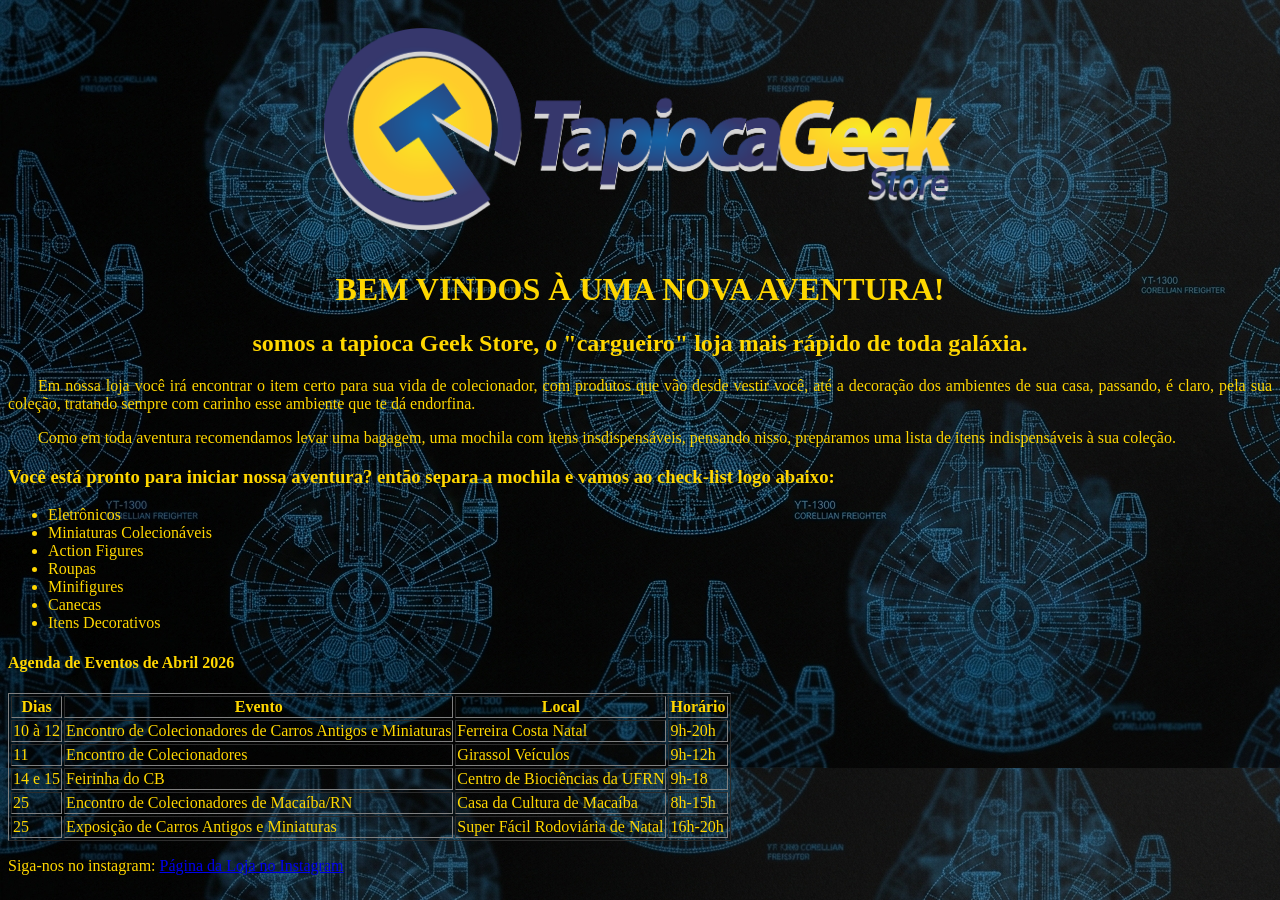
==== Site/index.html @ c76e7d18 "reorganização em pastas e criação de nova atividade" ====
<html lang="pt-br">
    <head>
        <title>TapiocaGeekStore</title>
        <meta charset="utf-8" />
        <link rel="icon" type="image/png" href="img/logotgs.png">

        <style>
            .container-topo {
              display: flex;
              justify-content: center; /* Centraliza horizontalmente */
              padding: 20px 0; /* Espaçamento no topo */
            }
            .container-topo img {
              max-width: 50%; /* Garante responsividade */
              height: auto;
            }

            
          </style>
                
    </head>

    <body style="background-image: url('img/backgroundmillenium.png'); color: gold;">
        <style>
            .texto-destaque {
                color: gold;
            }
        </style>
       
       <div class="container-topo">
        <img src="img/logotapiocageekstore.png" alt="Logo da Página">
      </div>
        <h1 style="text-align: center;">
                    BEM VINDOS À UMA NOVA AVENTURA!
        </h1>
        <h2 style="text-align: center;">
            somos a tapioca Geek Store, o "cargueiro" loja mais rápido de toda galáxia.
        </h2>
        
            <P style="text-align: justify; text-indent: 30px;"> 
                Em nossa loja você irá encontrar o item certo para sua vida de colecionador, 
            com produtos que vão desde vestir você, até a decoração dos ambientes de sua casa,
            passando, é claro, pela sua coleção, tratando sempre com carinho esse ambiente que 
            te dá endorfina.
            </P>
            <p style="text-align: justify; text-indent: 30px;"> 
                Como em toda aventura recomendamos levar uma bagagem, uma mochila com itens insdispensáveis, 
                pensando nisso, preparamos uma lista de itens indispensáveis à sua coleção.  
            </p>

            <h3>Você está pronto para iniciar nossa aventura? então separa a mochila e vamos ao check-list
            logo abaixo: 
            </h3>
            <ul>
                <li>Eletrônicos</li>
                <li>Miniaturas Colecionáveis</li>
                <li>Action Figures</li>
                <li>Roupas</li>
                <li>Minifigures</li>
                <li>Canecas</li>
                <li>Itens Decorativos</li>
            </ul>

        <h4>Agenda de Eventos de Abril 2026</h4>
        <table border="1">
            <tr>
                <th>Dias</th>
                <th>Evento</th>
                <th>Local</th>
                <th>Horário</th>
            </tr>
            <tr>
                <td>10 à 12</td>
                <td>Encontro de Colecionadores de Carros Antigos e Miniaturas</td>
                <td>Ferreira Costa Natal</td>
                <td>9h-20h</td>
            </tr>
            <tr>
                <td>11</td>
                <td>Encontro de Colecionadores</td>
                <td>Girassol Veículos</td>
                <td>9h-12h</td>
            </tr>
            <tr>
                <td>14 e 15</td>
                <td>Feirinha do CB</td>
                <td>Centro de Biociências da UFRN</td>
                <td>9h-18</td>
            </tr>
            <tr>
                <td>25</td>
                <td>Encontro de Colecionadores de Macaíba/RN</td>
                <td>Casa da Cultura de Macaíba</td>
                <td>8h-15h</td>
            </tr>
            <tr>
                <td>25</td>
                <td>Exposição de Carros Antigos e Miniaturas</td>
                <td>Super Fácil Rodoviária de Natal</td>
                <td>16h-20h</td>
            </tr>
        </table>
        
        <p>
            Siga-nos no instagram:
            <a href="https://www.instagram.com/tapiocageekstore/" target="_blank">Página da Loja no Instagram</a>
        </p>     

    </body>
</html>
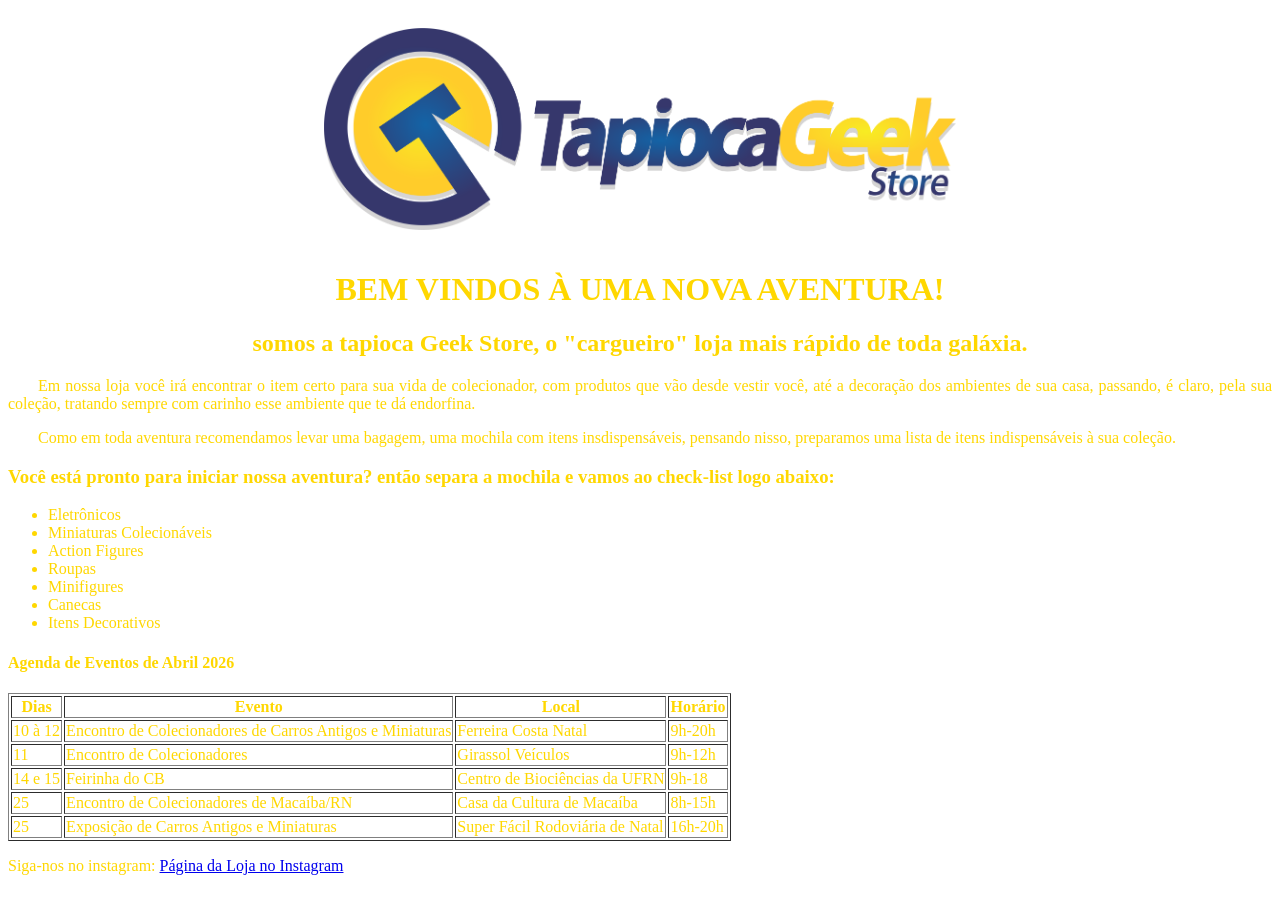
==== commit a5514348: "alterações nas imagens e bordas" ====
--- a/Site/index.html
+++ b/Site/index.html
@@ -20,7 +20,7 @@
                 
     </head>
 
-    <body style="background-image: url('img/backgroundmillenium.png'); color: gold;">
+    <body style="color: gold;">
         <style>
             .texto-destaque {
                 color: gold;
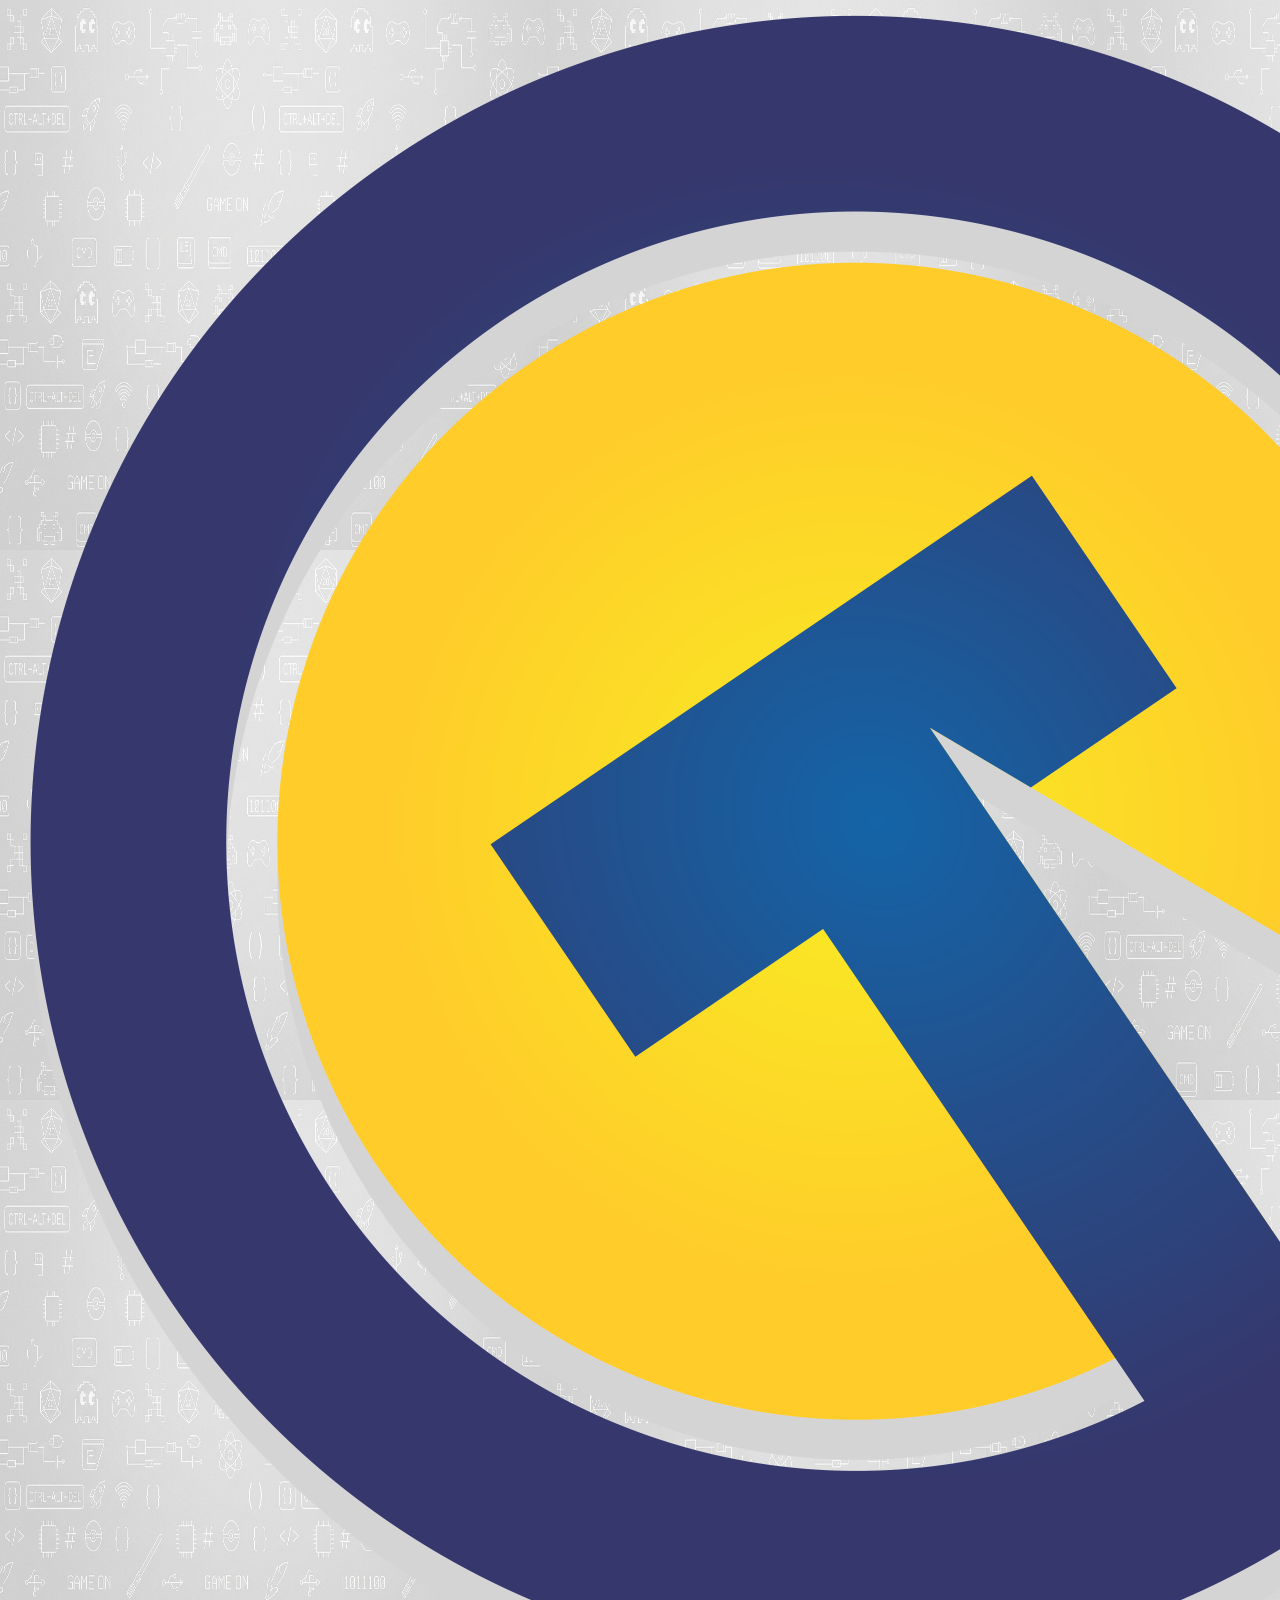
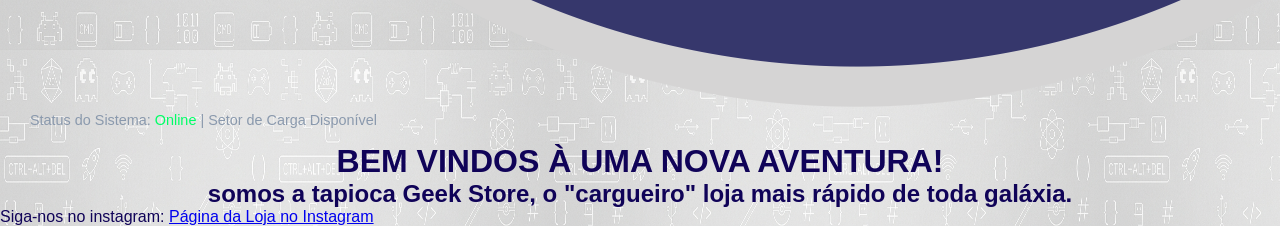
==== commit 973de874: "edição do site oficial" ====
--- a/Site/index.html
+++ b/Site/index.html
@@ -3,33 +3,166 @@
         <title>TapiocaGeekStore</title>
         <meta charset="utf-8" />
         <link rel="icon" type="image/png" href="img/logotgs.png">
+        <link rel="stylesheet" href="../Site/CSS/style.css">
+        <style>
+:root {
+            --bg-space: #0a0b10;
+            --panel-bg: rgba(16, 20, 30, 0.75);
+            --neon-blue: #011aa7;
+            --neon-purple: #f7ea33;
+            --text-color: #e2e8f0;
+        } 
+        
+        * {
+            margin: 0;
+            padding: 0;
+            box-sizing: border-box;
+            font-family: 'Segoe UI', Roboto, sans-serif;
+        }
 
-        <style>
-            .container-topo {
-              display: flex;
-              justify-content: center; /* Centraliza horizontalmente */
-              padding: 20px 0; /* Espaçamento no topo */
+        body {
+            background-color: var(--bg-space);
+            background-image: 
+                radial-gradient(white, rgba(255,255,255,.2) 2px, transparent 40px),
+                radial-gradient(white, rgba(255,255,255,.15) 1px, transparent 30px);
+            background-size: 550px 550px, 350px 350px;
+            background-position: 0 0, 40px 60px;
+            color: var(--text-color);
+            min-height: 100vh;
+            display: flex;
+            flex-direction: column;
+            overflow-x: hidden;
+        }
+
+        header h1 {
+            font-size: 1.8rem;
+            letter-spacing: 4px;
+            color: var(--neon-blue);
+            text-transform: uppercase;
+            text-shadow: 0 0 10px var(--neon-blue);
+        }
+
+        header p {
+            font-size: 0.9rem;
+            color: #8a99ad;
+            margin-top: 5px;
+        }
+
+        .container {
+            display: flex;
+            flex: 1;
+            padding: 30px;
+            gap: 30px;
+            max-width: 1400px;
+            margin: 0 auto;
+            width: 100%;
+        }
+
+        .vitrine {
+            flex: 3;
+            display: grid;
+            grid-template-columns: repeat(auto-fill, minmax(250px, 1fr));
+            gap: 25px;
+        }
+        /*voltar para cá e inserir os cards*/
+
+        .sidebar {
+            flex: 1;
+            background: var(--panel-bg);
+            border: 1px solid rgba(157, 78, 221, 0.3);
+            border-radius: 12px;
+            padding: 20px;
+            max-height: 600px;
+            display: flex;
+            flex-direction: column;
+            backdrop-filter: blur(10px);
+        }
+
+        .sidebar h2 {
+            font-size: 1.1rem;
+            text-transform: uppercase;
+            color: var(--neon-purple);
+            margin-bottom: 15px;
+            letter-spacing: 2px;
+            border-bottom: 1px solid rgba(157, 78, 221, 0.2);
+            padding-bottom: 10px;
+        }
+
+        .carrinho-itens {
+            flex: 1;
+            overflow-y: auto;
+            margin-bottom: 15px;
+        }
+
+        .item-carrinho {
+            display: flex;
+            justify-content: space-between;
+            font-size: 0.9rem;
+            padding: 8px 0;
+            border-bottom: 1px solid rgba(255,255,255,0.05);
+        }
+
+        .item-carrinho span:last-child {
+            color: var(--neon-blue);
+        }
+
+        .total-section {
+            border-top: 1px solid rgba(157, 78, 221, 0.3);
+            padding-top: 15px;
+            font-weight: bold;
+            display: flex;
+            justify-content: space-between;
+            margin-bottom: 15px;
+        }
+
+        .btn-checkout {
+            background: linear-gradient(90deg, var(--neon-purple), #7b2cbf);
+            color: white;
+            border: none;
+            padding: 12px;
+            border-radius: 6px;
+            width: 100%;
+            cursor: pointer;
+            font-weight: bold;
+            text-transform: uppercase;
+            letter-spacing: 1px;
+            transition: opacity 0.2s;
+        }
+
+        .btn-checkout:hover {
+            opacity: 0.9;
+            box-shadow: 0 0 15px var(--neon-purple);
+        }
+        /* Responsividade */
+        @media (max-width: 900px) {
+            .container {
+                flex-direction: column;
             }
-            .container-topo img {
-              max-width: 50%; /* Garante responsividade */
-              height: auto;
+            .sidebar {
+                max-height: none;
             }
+        }
+           
 
-            
           </style>
                 
     </head>
+    <header>
+        <div class="topo">
+        <h1><img src="img/logotapiocageekstore.png" alt="Logo da Página"></h1>
+        <p>Status do Sistema: <span style="color: #00ff66;">Online</span> | Setor de Carga Disponível</p>
+        </div>  
+    
+    </header>
 
-    <body style="color: gold;">
+    <body style="background-image: url('img/backgroudclean.png'); color: rgb(16, 3, 88);">
         <style>
             .texto-destaque {
-                color: gold;
+                color: rgb(16, 3, 88);
             }
         </style>
        
-       <div class="container-topo">
-        <img src="img/logotapiocageekstore.png" alt="Logo da Página">
-      </div>
+      
         <h1 style="text-align: center;">
                     BEM VINDOS À UMA NOVA AVENTURA!
         </h1>
@@ -37,69 +170,7 @@
             somos a tapioca Geek Store, o "cargueiro" loja mais rápido de toda galáxia.
         </h2>
         
-            <P style="text-align: justify; text-indent: 30px;"> 
-                Em nossa loja você irá encontrar o item certo para sua vida de colecionador, 
-            com produtos que vão desde vestir você, até a decoração dos ambientes de sua casa,
-            passando, é claro, pela sua coleção, tratando sempre com carinho esse ambiente que 
-            te dá endorfina.
-            </P>
-            <p style="text-align: justify; text-indent: 30px;"> 
-                Como em toda aventura recomendamos levar uma bagagem, uma mochila com itens insdispensáveis, 
-                pensando nisso, preparamos uma lista de itens indispensáveis à sua coleção.  
-            </p>
-
-            <h3>Você está pronto para iniciar nossa aventura? então separa a mochila e vamos ao check-list
-            logo abaixo: 
-            </h3>
-            <ul>
-                <li>Eletrônicos</li>
-                <li>Miniaturas Colecionáveis</li>
-                <li>Action Figures</li>
-                <li>Roupas</li>
-                <li>Minifigures</li>
-                <li>Canecas</li>
-                <li>Itens Decorativos</li>
-            </ul>
-
-        <h4>Agenda de Eventos de Abril 2026</h4>
-        <table border="1">
-            <tr>
-                <th>Dias</th>
-                <th>Evento</th>
-                <th>Local</th>
-                <th>Horário</th>
-            </tr>
-            <tr>
-                <td>10 à 12</td>
-                <td>Encontro de Colecionadores de Carros Antigos e Miniaturas</td>
-                <td>Ferreira Costa Natal</td>
-                <td>9h-20h</td>
-            </tr>
-            <tr>
-                <td>11</td>
-                <td>Encontro de Colecionadores</td>
-                <td>Girassol Veículos</td>
-                <td>9h-12h</td>
-            </tr>
-            <tr>
-                <td>14 e 15</td>
-                <td>Feirinha do CB</td>
-                <td>Centro de Biociências da UFRN</td>
-                <td>9h-18</td>
-            </tr>
-            <tr>
-                <td>25</td>
-                <td>Encontro de Colecionadores de Macaíba/RN</td>
-                <td>Casa da Cultura de Macaíba</td>
-                <td>8h-15h</td>
-            </tr>
-            <tr>
-                <td>25</td>
-                <td>Exposição de Carros Antigos e Miniaturas</td>
-                <td>Super Fácil Rodoviária de Natal</td>
-                <td>16h-20h</td>
-            </tr>
-        </table>
+            
         
         <p>
             Siga-nos no instagram:
--- a/Site/CSS/style.css
+++ b/Site/CSS/style.css
@@ -0,0 +1,3 @@
+.topo{
+    padding: 15px 30px;
+}
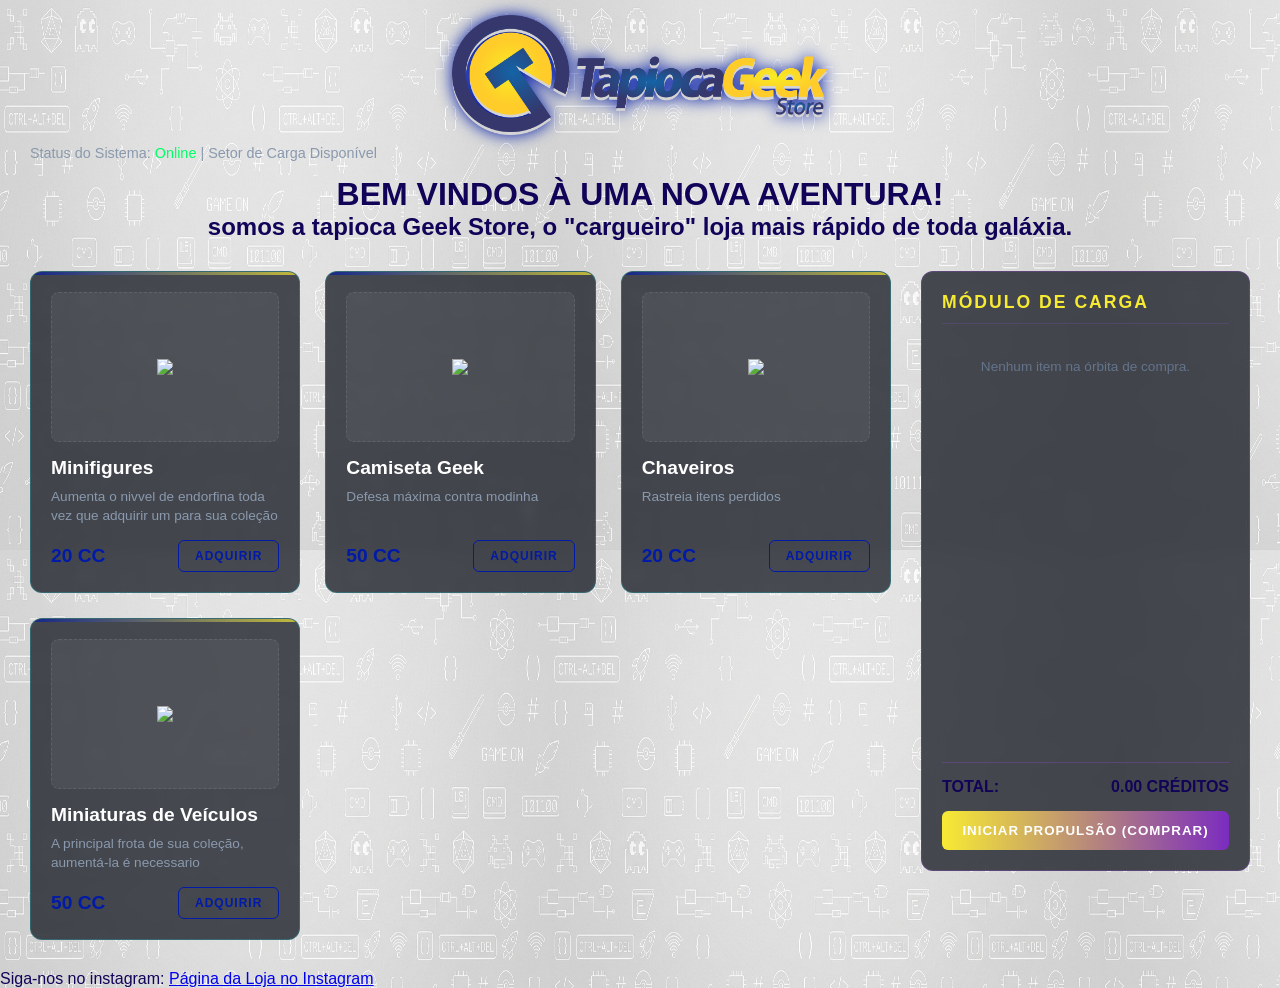
==== commit 734525de: "alterações no layout e conteudo do site principal" ====
--- a/Site/index.html
+++ b/Site/index.html
@@ -34,12 +34,12 @@
             overflow-x: hidden;
         }
 
-        header h1 {
-            font-size: 1.8rem;
-            letter-spacing: 4px;
-            color: var(--neon-blue);
-            text-transform: uppercase;
-            text-shadow: 0 0 10px var(--neon-blue);
+            .logo-loja {
+                max-height: 120px; /* Altere este valor para deixar o logo maior ou menor */
+                width: auto;      /* Mantém a proporção da imagem sem distorcer */
+                display: block;   /* Garante que o parágrafo de baixo vá para a linha inferior */
+                margin: 0 auto 10px auto; /* Centraliza o logo e joga o texto de status um pouco para baixo */
+                filter: drop-shadow(0 0 8px var(--neon-blue)); /* Dá o mesmo efeito luminoso (neon) na sua imagem! */
         }
 
         header p {
@@ -64,7 +64,95 @@
             grid-template-columns: repeat(auto-fill, minmax(250px, 1fr));
             gap: 25px;
         }
-        /*voltar para cá e inserir os cards*/
+       /* Card de Produto (Módulo de Carga) */
+       .card {
+            background: var(--panel-bg);
+            border: 1px solid rgba(0, 243, 255, 0.2);
+            border-radius: 12px;
+            padding: 20px;
+            display: flex;
+            flex-direction: column;
+            justify-content: space-between;
+            transition: all 0.3s ease;
+            position: relative;
+            overflow: hidden;
+            backdrop-filter: blur(5px);
+        }
+
+        .card::before {
+            content: '';
+            position: absolute;
+            top: 0; left: 0; width: 100%; height: 3px;
+            background: linear-gradient(90deg, var(--neon-blue), var(--neon-purple));
+            opacity: 0.7;
+        }
+
+        .card:hover {
+            transform: translateY(-5px);
+            border-color: var(--neon-blue);
+            box-shadow: 0 0 15px rgba(0, 243, 255, 0.4);
+        }
+
+        .card-img {
+            height: 150px;
+            background: rgba(255, 255, 255, 0.05);
+            border-radius: 8px;
+            display: flex;
+            align-items: center;
+            justify-content: center;
+            font-size: 3rem; /* Usando emoji para simplificar o modelo */
+            margin-bottom: 15px;
+            border: 1px dashed rgba(255,255,255,0.1);
+        }
+
+        .card-title {
+            font-size: 1.2rem;
+            font-weight: 600;
+            margin-bottom: 8px;
+            color: #fff;
+        }
+
+        .card-desc {
+            font-size: 0.85rem;
+            color: #8a99ad;
+            margin-bottom: 15px;
+            line-height: 1.4;
+        }
+
+        .card-footer {
+            display: flex;
+            justify-content: space-between;
+            align-items: center;
+            margin-top: auto;
+        }
+
+        .price {
+            font-size: 1.2rem;
+            font-weight: bold;
+            color: var(--neon-blue);
+        }
+
+        .btn-add {
+            background: transparent;
+            border: 1px solid var(--neon-blue);
+            color: var(--neon-blue);
+            padding: 8px 16px;
+            border-radius: 6px;
+            cursor: pointer;
+            font-weight: 600;
+            text-transform: uppercase;
+            font-size: 0.75rem;
+            letter-spacing: 1px;
+            transition: all 0.2s ease;
+        }
+
+        /* Painel Lateral (Computador de Bordo / Carrinho) */
+        .btn-add:hover {
+            background: var(--neon-blue);
+            color: var(--bg-space);
+            box-shadow: 0 0 10px var(--neon-blue);
+        }
+
 
         .sidebar {
             flex: 1;
@@ -129,6 +217,20 @@
             transition: opacity 0.2s;
         }
 
+        /* Garante que a imagem preencha o espaço do card sem distorcer */
+.produto-foto {
+    width: 100%;
+    height: 100%;
+    object-fit: cover; /* Faz a imagem cobrir o quadrado cortando as sobras de forma elegante */
+    border-radius: 8px; /* Mantém as bordas arredondadas que já estavam no design */
+}
+
+/* Ajuste opcional: remove o padding ou tamanho de fonte antigo se achar necessário */
+.card-img {
+    font-size: 0; /* Remove espaço fantasma de texto */
+    overflow: hidden;
+}
+
         .btn-checkout:hover {
             opacity: 0.9;
             box-shadow: 0 0 15px var(--neon-purple);
@@ -149,7 +251,7 @@
     </head>
     <header>
         <div class="topo">
-        <h1><img src="img/logotapiocageekstore.png" alt="Logo da Página"></h1>
+        <h1><img src="img/logotapiocageekstore.png" alt="Logo SpaceCommerce" class="logo-loja"></h1>
         <p>Status do Sistema: <span style="color: #00ff66;">Online</span> | Setor de Carga Disponível</p>
         </div>  
     
@@ -169,8 +271,108 @@
         <h2 style="text-align: center;">
             somos a tapioca Geek Store, o "cargueiro" loja mais rápido de toda galáxia.
         </h2>
+        <div class="container">
         
-            
+            <main class="vitrine" id="vitrine-produtos">
+                </main>
+    
+            <aside class="sidebar">
+                <h2>Módulo de Carga</h2>
+                <div class="carrinho-itens" id="carrinho-lista">
+                    <p style="color: #64748b; font-size: 0.85rem; text-align: center; margin-top: 20px;">Nenhum item na órbita de compra.</p>
+                </div>
+                <div class="total-section">
+                    <span>TOTAL:</span>
+                    <span id="total-preco">0.00 CRÉDITOS</span>
+                </div>
+                <button class="btn-checkout" onclick="finalizarMissao()">Iniciar Propulsão (Comprar)</button>
+            </aside>
+    
+        </div>
+        <script>
+            // Dados dos produtos simulando um banco de dados cósmico
+            const produtos = [
+                { id: 1, nome: "Minifigures", desc: "Aumenta o nivvel de endorfina toda vez que adquirir um para sua coleção", preco: 20, imagem: "img/minifiguregeek.png" },
+                { id: 2, nome: "Camiseta Geek", desc: "Defesa máxima contra modinha", preco: 50, imagem:"img/imgCamisa.png" },
+                { id: 3, nome: "Chaveiros", desc: "Rastreia itens perdidos", preco: 20, imagem: "img/chaveiromlf" },
+                { id: 4, nome: "Miniaturas de Veículos", desc: "A principal frota de sua coleção, aumentá-la é necessario", preco: 50, imagem: "img/miniaturaveic" }
+            ];
+    
+            let carrinho = [];
+    
+            // Função para renderizar os cards na tela de forma limpa
+            function renderizarProdutos() {
+                const vitrine = document.getElementById('vitrine-produtos');
+                vitrine.innerHTML = '';
+    
+                produtos.forEach(prod => {
+                    const card = document.createElement('div');
+                    card.className = 'card';
+                    card.innerHTML = `
+                        <div>
+                            <div class="card-img">
+                                <img src="${prod.imagem}" alt="${prod.nome}" class="img/minifigure.png">
+                            </div>
+                            <div class="card-title">${prod.nome}</div>
+                            <div class="card-desc">${prod.desc}</div>
+                        </div>
+                        <div class="card-footer">
+                            <span class="price">${prod.preco} CC</span>
+                            <button class="btn-add" onclick="adicionarAoCarrinho(${prod.id})">Adquirir</button>
+                        </div>
+                    `;
+                    vitrine.appendChild(card);
+                });
+            }
+    
+            // Função interativa para adicionar itens ao carrinho
+            function adicionarAoCarrinho(id) {
+                const produto = produtos.find(p => p.id === id);
+                carrinho.push(produto);
+                atualizarCarrinho();
+            }
+    
+            // Atualiza a interface do Computador de Bordo (Carrinho)
+            function atualizarCarrinho() {
+                const lista = document.getElementById('carrinho-lista');
+                const totalTxt = document.getElementById('total-preco');
+                
+                if (carrinho.length === 0) {
+                    lista.innerHTML = `<p style="color: #64748b; font-size: 0.85rem; text-align: center; margin-top: 20px;">Nenhum item na órbita de compra.</p>`;
+                    totalTxt.innerText = "0.00 CRÉDITOS";
+                    return;
+                }
+                lista.innerHTML = '';
+            let total = 0;
+
+            carrinho.forEach(item => {
+                total += item.preco;
+                const div = document.createElement('div');
+                div.className = 'item-carrinho';
+                div.innerHTML = `
+                    <span>${item.nome}</span>
+                    <span>${item.preco} CC</span>
+                `;
+                lista.appendChild(div);
+            });
+
+            totalTxt.innerText = `${total}.00 CRÉDITOS`;
+        }
+
+        // Ação final do botão de checkout
+        function finalizarMissao() {
+            if(carrinho.length === 0) {
+                alert("Seu módulo de carga está vazio. Adicione suprimentos antes de decolar!");
+                return;
+            }
+            alert("Missão iniciada! Seus créditos foram debitados e os produtos estão sendo teleportados para sua nave.");
+            carrinho = [];
+            atualizarCarrinho();
+        }
+
+        // Inicializa a página
+        renderizarProdutos();
+    </script>
         
         <p>
             Siga-nos no instagram:
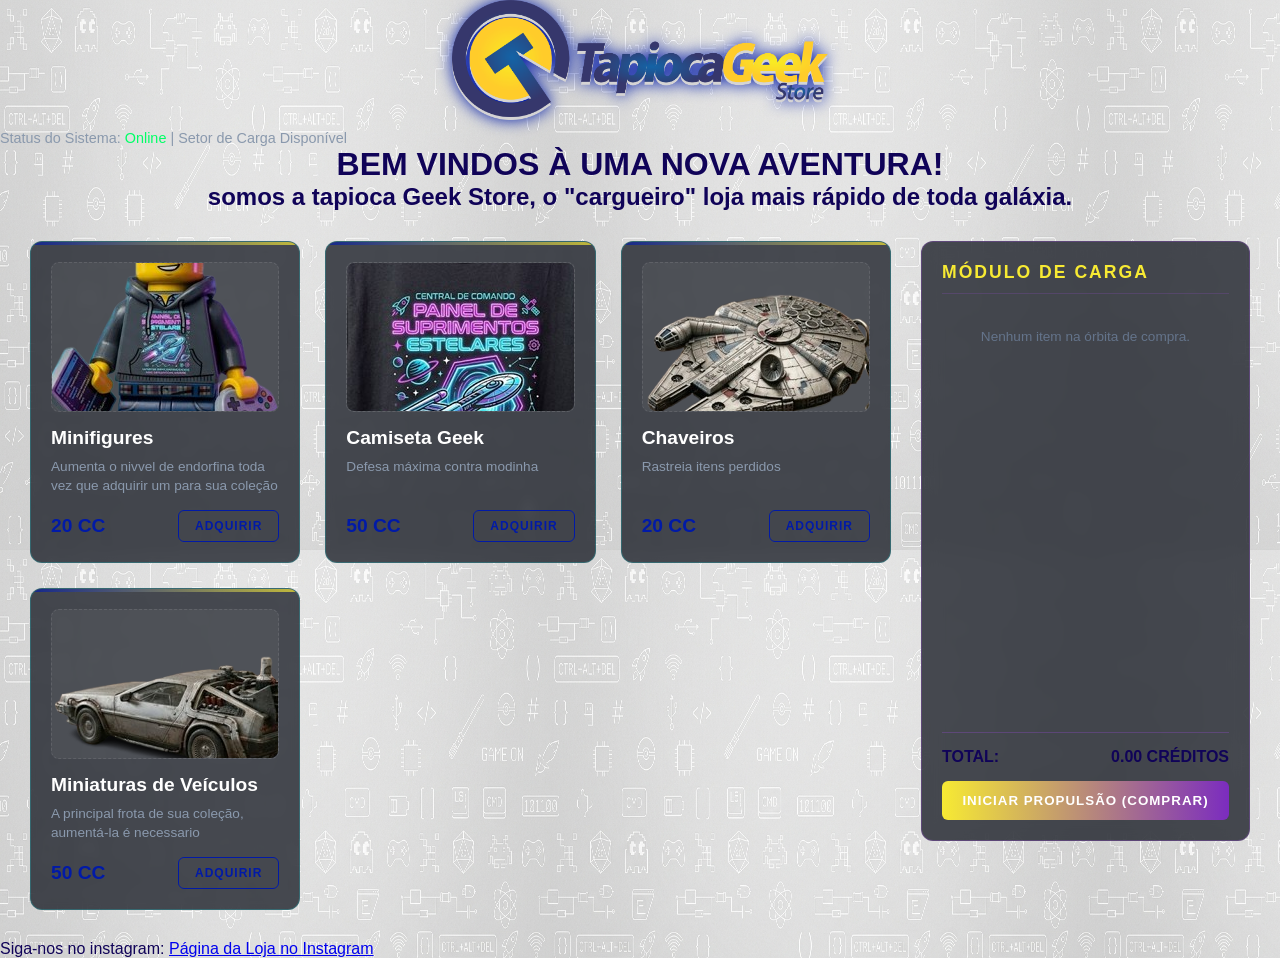
==== commit 77c2004b: "correção de imagens" ====
--- a/Site/index.html
+++ b/Site/index.html
@@ -294,8 +294,8 @@
             const produtos = [
                 { id: 1, nome: "Minifigures", desc: "Aumenta o nivvel de endorfina toda vez que adquirir um para sua coleção", preco: 20, imagem: "img/minifiguregeek.png" },
                 { id: 2, nome: "Camiseta Geek", desc: "Defesa máxima contra modinha", preco: 50, imagem:"img/imgCamisa.png" },
-                { id: 3, nome: "Chaveiros", desc: "Rastreia itens perdidos", preco: 20, imagem: "img/chaveiromlf" },
-                { id: 4, nome: "Miniaturas de Veículos", desc: "A principal frota de sua coleção, aumentá-la é necessario", preco: 50, imagem: "img/miniaturaveic" }
+                { id: 3, nome: "Chaveiros", desc: "Rastreia itens perdidos", preco: 20, imagem: "img/chaveiromlf.png" },
+                { id: 4, nome: "Miniaturas de Veículos", desc: "A principal frota de sua coleção, aumentá-la é necessario", preco: 50, imagem: "img/miniaturaveic.png" }
             ];
     
             let carrinho = [];
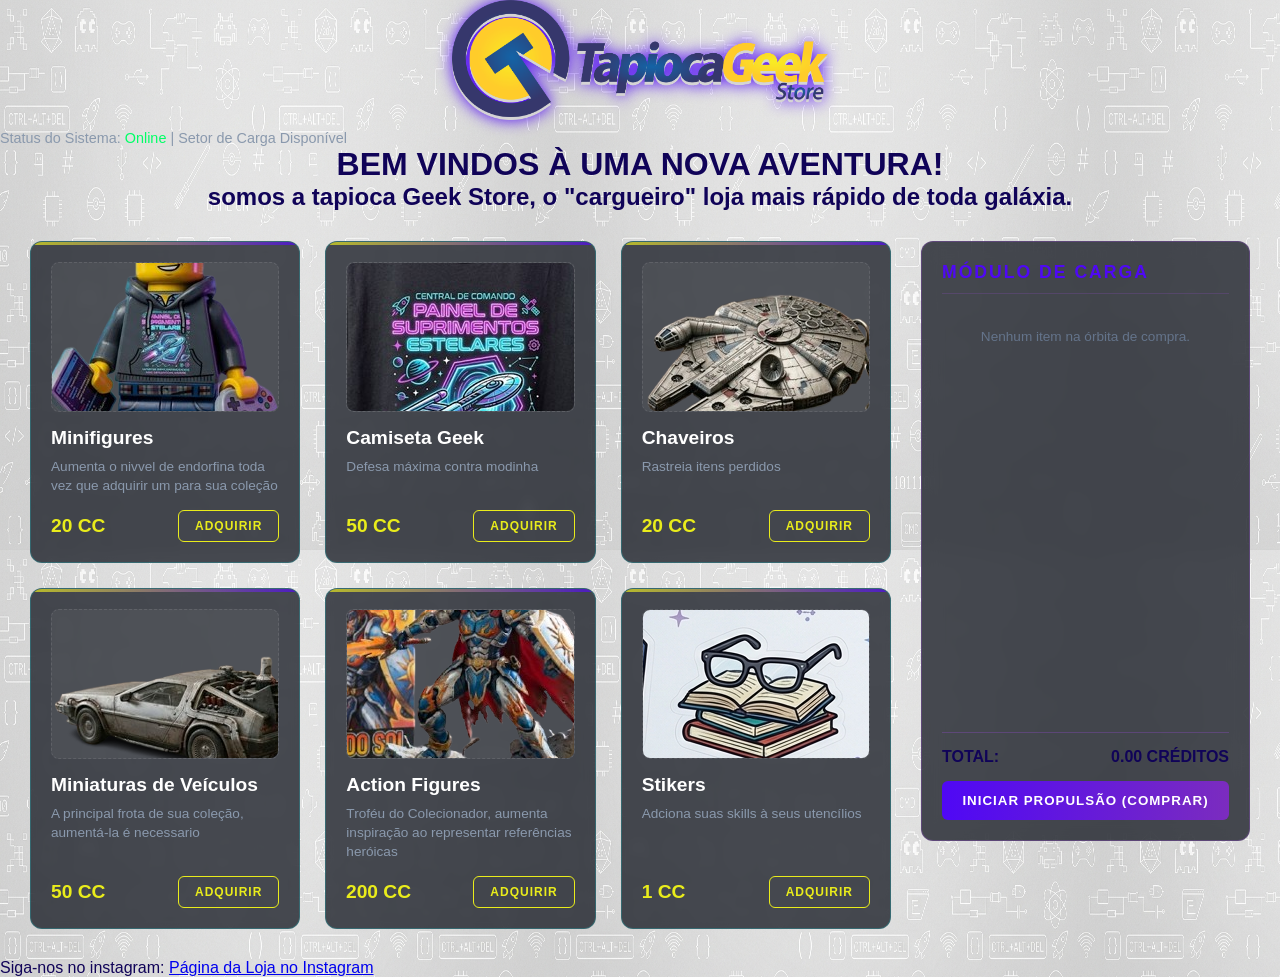
==== commit a9f636c3: "editando efeitos neon e adicionando produtos" ====
--- a/Site/index.html
+++ b/Site/index.html
@@ -8,8 +8,8 @@
 :root {
             --bg-space: #0a0b10;
             --panel-bg: rgba(16, 20, 30, 0.75);
-            --neon-blue: #011aa7;
-            --neon-purple: #f7ea33;
+            --neon-blue: #e9ec1b;
+            --neon-purple: #4f08f5;
             --text-color: #e2e8f0;
         } 
         
@@ -39,7 +39,7 @@
                 width: auto;      /* Mantém a proporção da imagem sem distorcer */
                 display: block;   /* Garante que o parágrafo de baixo vá para a linha inferior */
                 margin: 0 auto 10px auto; /* Centraliza o logo e joga o texto de status um pouco para baixo */
-                filter: drop-shadow(0 0 8px var(--neon-blue)); /* Dá o mesmo efeito luminoso (neon) na sua imagem! */
+                filter: drop-shadow(0 0 8px var(--neon-purple)); /* Dá o mesmo efeito luminoso (neon) na sua imagem! */
         }
 
         header p {
@@ -295,7 +295,9 @@
                 { id: 1, nome: "Minifigures", desc: "Aumenta o nivvel de endorfina toda vez que adquirir um para sua coleção", preco: 20, imagem: "img/minifiguregeek.png" },
                 { id: 2, nome: "Camiseta Geek", desc: "Defesa máxima contra modinha", preco: 50, imagem:"img/imgCamisa.png" },
                 { id: 3, nome: "Chaveiros", desc: "Rastreia itens perdidos", preco: 20, imagem: "img/chaveiromlf.png" },
-                { id: 4, nome: "Miniaturas de Veículos", desc: "A principal frota de sua coleção, aumentá-la é necessario", preco: 50, imagem: "img/miniaturaveic.png" }
+                { id: 4, nome: "Miniaturas de Veículos", desc: "A principal frota de sua coleção, aumentá-la é necessario", preco: 50, imagem: "img/miniaturaveic.png" },
+                { id: 5, nome: "Action Figures", desc: "Troféu do Colecionador, aumenta inspiração ao representar referências heróicas", preco: 200, imagem: "img/actionfiguresite.png" },
+                { id: 6, nome: "Stikers", desc: "Adciona suas skills à seus utencílios", preco: 1, imagem: "img/stikers.png" }
             ];
     
             let carrinho = [];
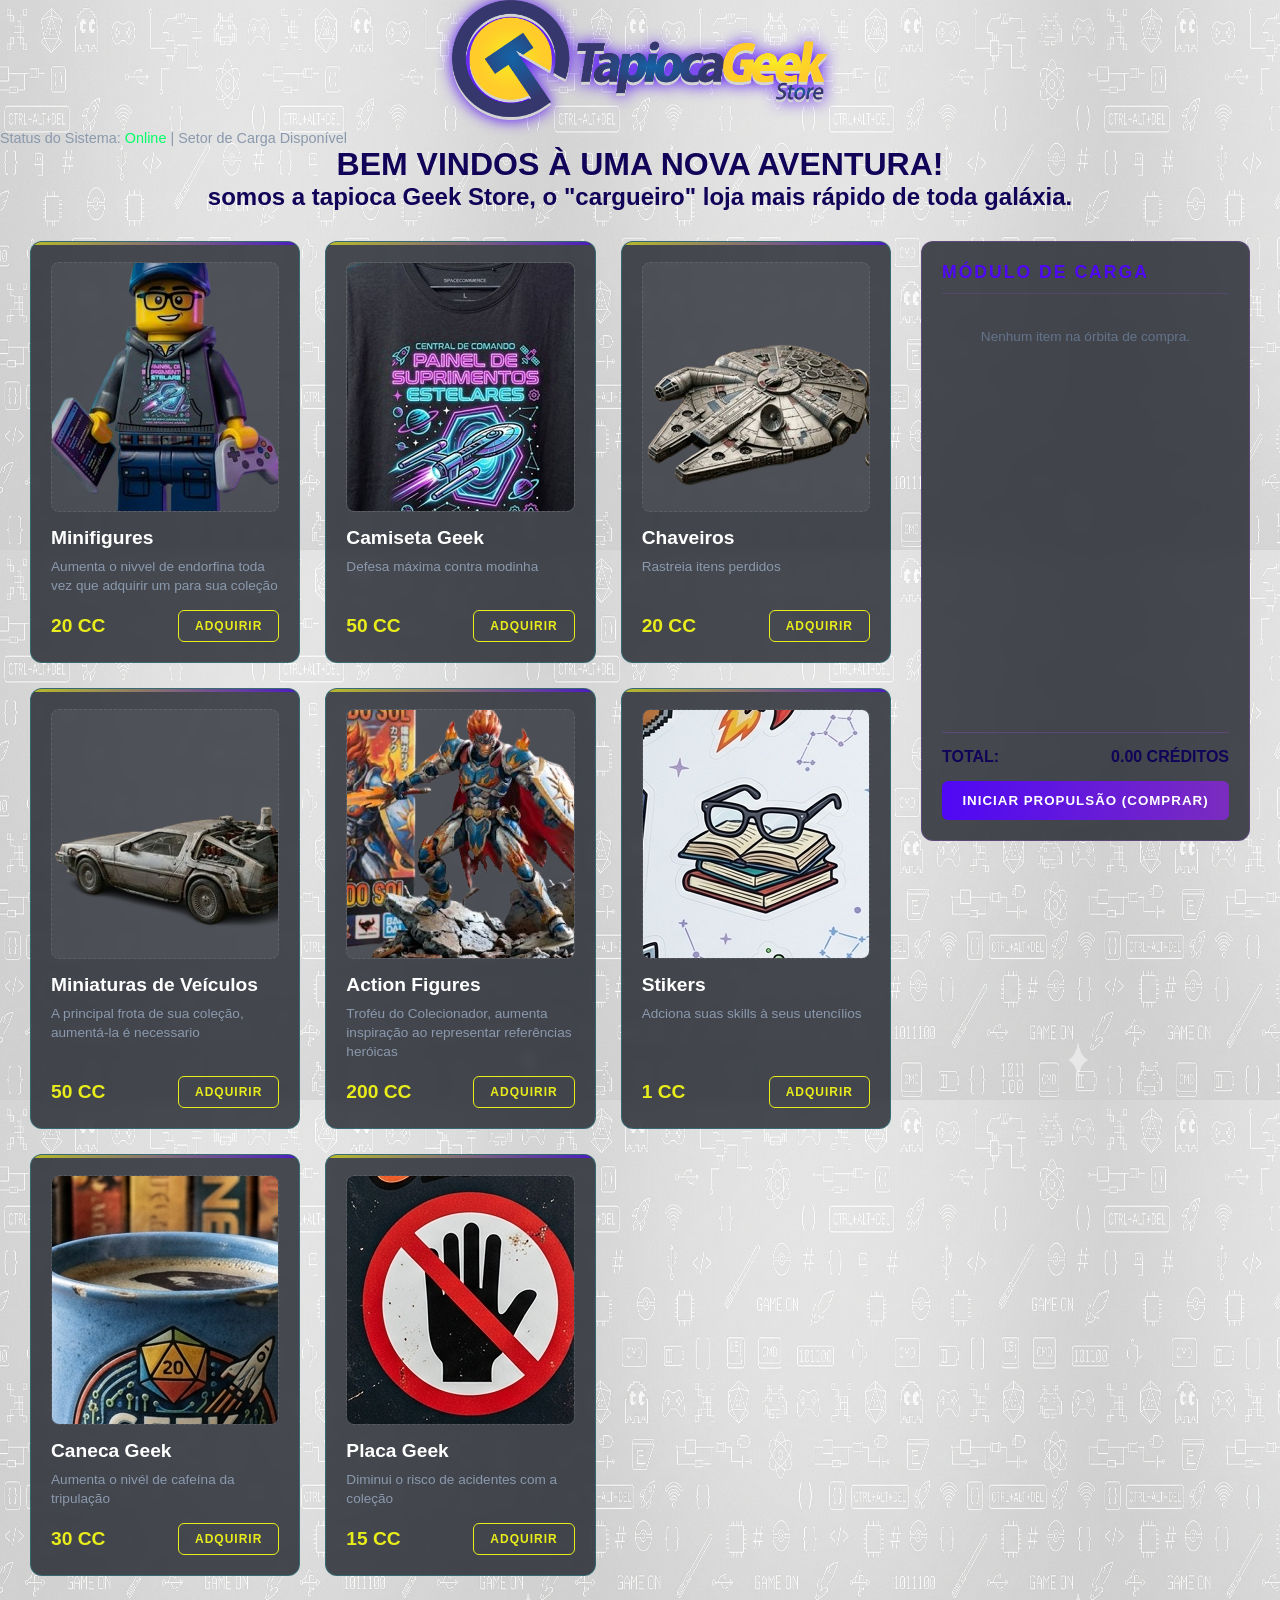
==== commit 38deac34: "editando layout de imagens e inserindo novos produtos" ====
--- a/Site/index.html
+++ b/Site/index.html
@@ -94,7 +94,7 @@
         }
 
         .card-img {
-            height: 150px;
+            height: 250px;
             background: rgba(255, 255, 255, 0.05);
             border-radius: 8px;
             display: flex;
@@ -297,7 +297,10 @@
                 { id: 3, nome: "Chaveiros", desc: "Rastreia itens perdidos", preco: 20, imagem: "img/chaveiromlf.png" },
                 { id: 4, nome: "Miniaturas de Veículos", desc: "A principal frota de sua coleção, aumentá-la é necessario", preco: 50, imagem: "img/miniaturaveic.png" },
                 { id: 5, nome: "Action Figures", desc: "Troféu do Colecionador, aumenta inspiração ao representar referências heróicas", preco: 200, imagem: "img/actionfiguresite.png" },
-                { id: 6, nome: "Stikers", desc: "Adciona suas skills à seus utencílios", preco: 1, imagem: "img/stikers.png" }
+                { id: 6, nome: "Stikers", desc: "Adciona suas skills à seus utencílios", preco: 1, imagem: "img/stikers.png" },
+                { id: 7, nome: "Caneca Geek", desc: "Aumenta o nivél de cafeína da tripulação", preco: 30, imagem: "img/canecageek.png" },
+                { id: 8, nome: "Placa Geek", desc: "Diminui o risco de acidentes com a coleção", preco: 15, imagem: "img/placageek.png" }
+
             ];
     
             let carrinho = [];
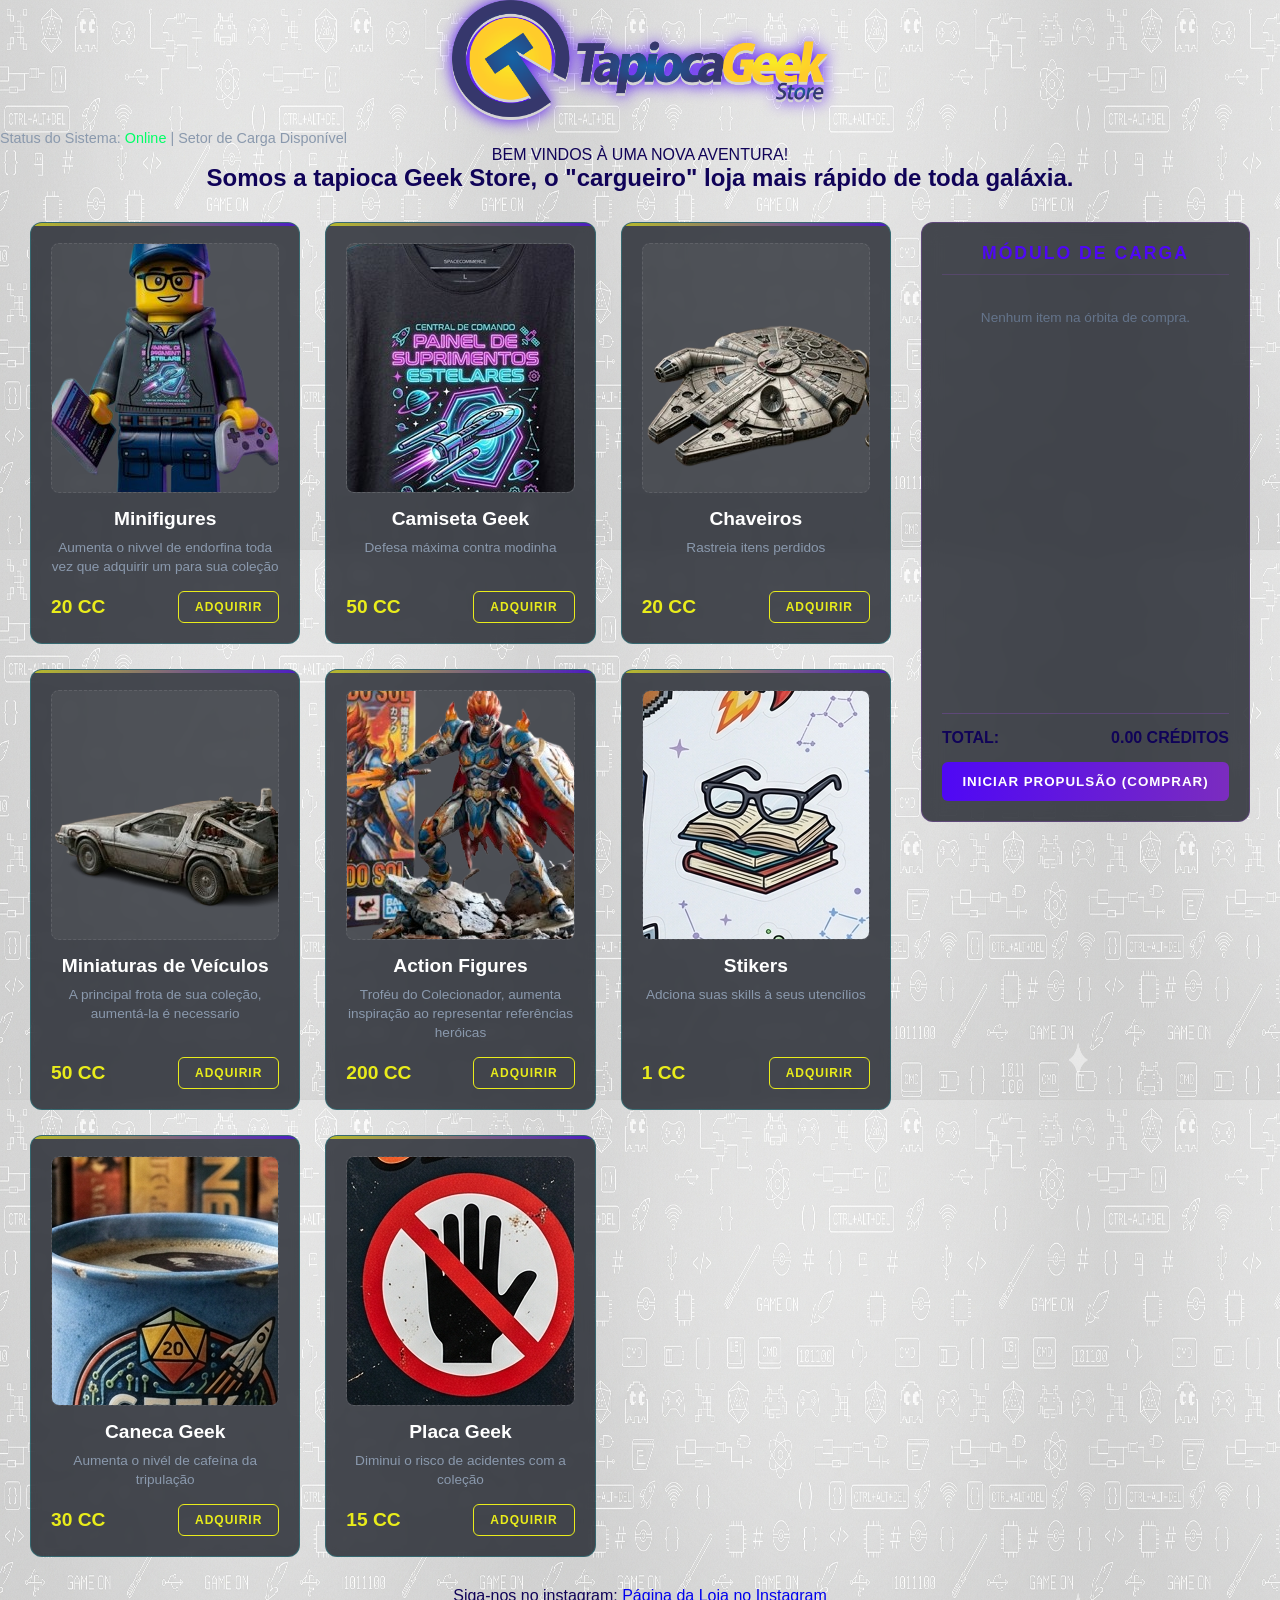
==== commit 7c9047a7: "organizando o javascript com sucesso" ====
--- a/Site/index.html
+++ b/Site/index.html
@@ -4,272 +4,25 @@
         <meta charset="utf-8" />
         <link rel="icon" type="image/png" href="img/logotgs.png">
         <link rel="stylesheet" href="../Site/CSS/style.css">
-        <style>
-:root {
-            --bg-space: #0a0b10;
-            --panel-bg: rgba(16, 20, 30, 0.75);
-            --neon-blue: #e9ec1b;
-            --neon-purple: #4f08f5;
-            --text-color: #e2e8f0;
-        } 
-        
-        * {
-            margin: 0;
-            padding: 0;
-            box-sizing: border-box;
-            font-family: 'Segoe UI', Roboto, sans-serif;
-        }
-
-        body {
-            background-color: var(--bg-space);
-            background-image: 
-                radial-gradient(white, rgba(255,255,255,.2) 2px, transparent 40px),
-                radial-gradient(white, rgba(255,255,255,.15) 1px, transparent 30px);
-            background-size: 550px 550px, 350px 350px;
-            background-position: 0 0, 40px 60px;
-            color: var(--text-color);
-            min-height: 100vh;
-            display: flex;
-            flex-direction: column;
-            overflow-x: hidden;
-        }
-
-            .logo-loja {
-                max-height: 120px; /* Altere este valor para deixar o logo maior ou menor */
-                width: auto;      /* Mantém a proporção da imagem sem distorcer */
-                display: block;   /* Garante que o parágrafo de baixo vá para a linha inferior */
-                margin: 0 auto 10px auto; /* Centraliza o logo e joga o texto de status um pouco para baixo */
-                filter: drop-shadow(0 0 8px var(--neon-purple)); /* Dá o mesmo efeito luminoso (neon) na sua imagem! */
-        }
-
-        header p {
-            font-size: 0.9rem;
-            color: #8a99ad;
-            margin-top: 5px;
-        }
-
-        .container {
-            display: flex;
-            flex: 1;
-            padding: 30px;
-            gap: 30px;
-            max-width: 1400px;
-            margin: 0 auto;
-            width: 100%;
-        }
-
-        .vitrine {
-            flex: 3;
-            display: grid;
-            grid-template-columns: repeat(auto-fill, minmax(250px, 1fr));
-            gap: 25px;
-        }
-       /* Card de Produto (Módulo de Carga) */
-       .card {
-            background: var(--panel-bg);
-            border: 1px solid rgba(0, 243, 255, 0.2);
-            border-radius: 12px;
-            padding: 20px;
-            display: flex;
-            flex-direction: column;
-            justify-content: space-between;
-            transition: all 0.3s ease;
-            position: relative;
-            overflow: hidden;
-            backdrop-filter: blur(5px);
-        }
-
-        .card::before {
-            content: '';
-            position: absolute;
-            top: 0; left: 0; width: 100%; height: 3px;
-            background: linear-gradient(90deg, var(--neon-blue), var(--neon-purple));
-            opacity: 0.7;
-        }
-
-        .card:hover {
-            transform: translateY(-5px);
-            border-color: var(--neon-blue);
-            box-shadow: 0 0 15px rgba(0, 243, 255, 0.4);
-        }
-
-        .card-img {
-            height: 250px;
-            background: rgba(255, 255, 255, 0.05);
-            border-radius: 8px;
-            display: flex;
-            align-items: center;
-            justify-content: center;
-            font-size: 3rem; /* Usando emoji para simplificar o modelo */
-            margin-bottom: 15px;
-            border: 1px dashed rgba(255,255,255,0.1);
-        }
-
-        .card-title {
-            font-size: 1.2rem;
-            font-weight: 600;
-            margin-bottom: 8px;
-            color: #fff;
-        }
-
-        .card-desc {
-            font-size: 0.85rem;
-            color: #8a99ad;
-            margin-bottom: 15px;
-            line-height: 1.4;
-        }
-
-        .card-footer {
-            display: flex;
-            justify-content: space-between;
-            align-items: center;
-            margin-top: auto;
-        }
-
-        .price {
-            font-size: 1.2rem;
-            font-weight: bold;
-            color: var(--neon-blue);
-        }
-
-        .btn-add {
-            background: transparent;
-            border: 1px solid var(--neon-blue);
-            color: var(--neon-blue);
-            padding: 8px 16px;
-            border-radius: 6px;
-            cursor: pointer;
-            font-weight: 600;
-            text-transform: uppercase;
-            font-size: 0.75rem;
-            letter-spacing: 1px;
-            transition: all 0.2s ease;
-        }
-
-        /* Painel Lateral (Computador de Bordo / Carrinho) */
-        .btn-add:hover {
-            background: var(--neon-blue);
-            color: var(--bg-space);
-            box-shadow: 0 0 10px var(--neon-blue);
-        }
-
-
-        .sidebar {
-            flex: 1;
-            background: var(--panel-bg);
-            border: 1px solid rgba(157, 78, 221, 0.3);
-            border-radius: 12px;
-            padding: 20px;
-            max-height: 600px;
-            display: flex;
-            flex-direction: column;
-            backdrop-filter: blur(10px);
-        }
-
-        .sidebar h2 {
-            font-size: 1.1rem;
-            text-transform: uppercase;
-            color: var(--neon-purple);
-            margin-bottom: 15px;
-            letter-spacing: 2px;
-            border-bottom: 1px solid rgba(157, 78, 221, 0.2);
-            padding-bottom: 10px;
-        }
-
-        .carrinho-itens {
-            flex: 1;
-            overflow-y: auto;
-            margin-bottom: 15px;
-        }
-
-        .item-carrinho {
-            display: flex;
-            justify-content: space-between;
-            font-size: 0.9rem;
-            padding: 8px 0;
-            border-bottom: 1px solid rgba(255,255,255,0.05);
-        }
-
-        .item-carrinho span:last-child {
-            color: var(--neon-blue);
-        }
-
-        .total-section {
-            border-top: 1px solid rgba(157, 78, 221, 0.3);
-            padding-top: 15px;
-            font-weight: bold;
-            display: flex;
-            justify-content: space-between;
-            margin-bottom: 15px;
-        }
-
-        .btn-checkout {
-            background: linear-gradient(90deg, var(--neon-purple), #7b2cbf);
-            color: white;
-            border: none;
-            padding: 12px;
-            border-radius: 6px;
-            width: 100%;
-            cursor: pointer;
-            font-weight: bold;
-            text-transform: uppercase;
-            letter-spacing: 1px;
-            transition: opacity 0.2s;
-        }
-
-        /* Garante que a imagem preencha o espaço do card sem distorcer */
-.produto-foto {
-    width: 100%;
-    height: 100%;
-    object-fit: cover; /* Faz a imagem cobrir o quadrado cortando as sobras de forma elegante */
-    border-radius: 8px; /* Mantém as bordas arredondadas que já estavam no design */
-}
-
-/* Ajuste opcional: remove o padding ou tamanho de fonte antigo se achar necessário */
-.card-img {
-    font-size: 0; /* Remove espaço fantasma de texto */
-    overflow: hidden;
-}
-
-        .btn-checkout:hover {
-            opacity: 0.9;
-            box-shadow: 0 0 15px var(--neon-purple);
-        }
-        /* Responsividade */
-        @media (max-width: 900px) {
-            .container {
-                flex-direction: column;
-            }
-            .sidebar {
-                max-height: none;
-            }
-        }
-           
-
-          </style>
                 
     </head>
     <header>
         <div class="topo">
-        <h1><img src="img/logotapiocageekstore.png" alt="Logo SpaceCommerce" class="logo-loja"></h1>
-        <p>Status do Sistema: <span style="color: #00ff66;">Online</span> | Setor de Carga Disponível</p>
+            <h1><img src="img/logotapiocageekstore.png" alt="Logo SpaceCommerce" class="logo-loja"></h1>
+            <p>Status do Sistema: <span style="color: #00ff66;">Online</span> | Setor de Carga Disponível</p>
         </div>  
     
     </header>
 
     <body style="background-image: url('img/backgroudclean.png'); color: rgb(16, 3, 88);">
-        <style>
-            .texto-destaque {
-                color: rgb(16, 3, 88);
-            }
-        </style>
+        <div
        
-      
+       
         <h1 style="text-align: center;">
-                    BEM VINDOS À UMA NOVA AVENTURA!
+            BEM VINDOS À UMA NOVA AVENTURA!
         </h1>
         <h2 style="text-align: center;">
-            somos a tapioca Geek Store, o "cargueiro" loja mais rápido de toda galáxia.
+            Somos a tapioca Geek Store, o "cargueiro" loja mais rápido de toda galáxia.
         </h2>
         <div class="container">
         
@@ -289,100 +42,11 @@
             </aside>
     
         </div>
-        <script>
-            // Dados dos produtos simulando um banco de dados cósmico
-            const produtos = [
-                { id: 1, nome: "Minifigures", desc: "Aumenta o nivvel de endorfina toda vez que adquirir um para sua coleção", preco: 20, imagem: "img/minifiguregeek.png" },
-                { id: 2, nome: "Camiseta Geek", desc: "Defesa máxima contra modinha", preco: 50, imagem:"img/imgCamisa.png" },
-                { id: 3, nome: "Chaveiros", desc: "Rastreia itens perdidos", preco: 20, imagem: "img/chaveiromlf.png" },
-                { id: 4, nome: "Miniaturas de Veículos", desc: "A principal frota de sua coleção, aumentá-la é necessario", preco: 50, imagem: "img/miniaturaveic.png" },
-                { id: 5, nome: "Action Figures", desc: "Troféu do Colecionador, aumenta inspiração ao representar referências heróicas", preco: 200, imagem: "img/actionfiguresite.png" },
-                { id: 6, nome: "Stikers", desc: "Adciona suas skills à seus utencílios", preco: 1, imagem: "img/stikers.png" },
-                { id: 7, nome: "Caneca Geek", desc: "Aumenta o nivél de cafeína da tripulação", preco: 30, imagem: "img/canecageek.png" },
-                { id: 8, nome: "Placa Geek", desc: "Diminui o risco de acidentes com a coleção", preco: 15, imagem: "img/placageek.png" }
-
-            ];
-    
-            let carrinho = [];
-    
-            // Função para renderizar os cards na tela de forma limpa
-            function renderizarProdutos() {
-                const vitrine = document.getElementById('vitrine-produtos');
-                vitrine.innerHTML = '';
-    
-                produtos.forEach(prod => {
-                    const card = document.createElement('div');
-                    card.className = 'card';
-                    card.innerHTML = `
-                        <div>
-                            <div class="card-img">
-                                <img src="${prod.imagem}" alt="${prod.nome}" class="img/minifigure.png">
-                            </div>
-                            <div class="card-title">${prod.nome}</div>
-                            <div class="card-desc">${prod.desc}</div>
-                        </div>
-                        <div class="card-footer">
-                            <span class="price">${prod.preco} CC</span>
-                            <button class="btn-add" onclick="adicionarAoCarrinho(${prod.id})">Adquirir</button>
-                        </div>
-                    `;
-                    vitrine.appendChild(card);
-                });
-            }
-    
-            // Função interativa para adicionar itens ao carrinho
-            function adicionarAoCarrinho(id) {
-                const produto = produtos.find(p => p.id === id);
-                carrinho.push(produto);
-                atualizarCarrinho();
-            }
-    
-            // Atualiza a interface do Computador de Bordo (Carrinho)
-            function atualizarCarrinho() {
-                const lista = document.getElementById('carrinho-lista');
-                const totalTxt = document.getElementById('total-preco');
-                
-                if (carrinho.length === 0) {
-                    lista.innerHTML = `<p style="color: #64748b; font-size: 0.85rem; text-align: center; margin-top: 20px;">Nenhum item na órbita de compra.</p>`;
-                    totalTxt.innerText = "0.00 CRÉDITOS";
-                    return;
-                }
-                lista.innerHTML = '';
-            let total = 0;
-
-            carrinho.forEach(item => {
-                total += item.preco;
-                const div = document.createElement('div');
-                div.className = 'item-carrinho';
-                div.innerHTML = `
-                    <span>${item.nome}</span>
-                    <span>${item.preco} CC</span>
-                `;
-                lista.appendChild(div);
-            });
-
-            totalTxt.innerText = `${total}.00 CRÉDITOS`;
-        }
-
-        // Ação final do botão de checkout
-        function finalizarMissao() {
-            if(carrinho.length === 0) {
-                alert("Seu módulo de carga está vazio. Adicione suprimentos antes de decolar!");
-                return;
-            }
-            alert("Missão iniciada! Seus créditos foram debitados e os produtos estão sendo teleportados para sua nave.");
-            carrinho = [];
-            atualizarCarrinho();
-        }
-
-        // Inicializa a página
-        renderizarProdutos();
-    </script>
         
         <p>
             Siga-nos no instagram:
             <a href="https://www.instagram.com/tapiocageekstore/" target="_blank">Página da Loja no Instagram</a>
         </p>     
-
+        <script src="../Site/javascript/script.js"></script>
     </body>
 </html>
--- a/Site/CSS/style.css
+++ b/Site/CSS/style.css
@@ -0,0 +1,241 @@
+
+:root {
+            --bg-space: #0a0b10;
+            --panel-bg: rgba(16, 20, 30, 0.75);
+            --neon-blue: #e9ec1b;
+            --neon-purple: #4f08f5;
+            --text-color: #e2e8f0;
+        } 
+        
+        * {
+            margin: 0;
+            padding: 0;
+            box-sizing: border-box;
+            font-family: 'Segoe UI', Roboto, sans-serif;
+        }
+
+        body {
+            background-color: var(--bg-space);
+            background-image: 
+                radial-gradient(white, rgba(255,255,255,.2) 2px, transparent 40px),
+                radial-gradient(white, rgba(255,255,255,.15) 1px, transparent 30px);
+            background-size: 550px 550px, 350px 350px;
+            background-position: 0 0, 40px 60px;
+            color: var(--text-color);
+            min-height: 100vh;
+            display: flex;
+            flex-direction: column;
+            overflow-x: hidden;
+        }
+
+            .logo-loja {
+                max-height: 120px; /* Altere este valor para deixar o logo maior ou menor */
+                width: auto;      /* Mantém a proporção da imagem sem distorcer */
+                display: block;   /* Garante que o parágrafo de baixo vá para a linha inferior */
+                margin: 0 auto 10px auto; /* Centraliza o logo e joga o texto de status um pouco para baixo */
+                filter: drop-shadow(0 0 8px var(--neon-purple)); /* Dá o mesmo efeito luminoso (neon) na sua imagem! */
+        }
+
+        header p {
+            font-size: 0.9rem;
+            color: #8a99ad;
+            margin-top: 5px;
+        }
+
+        .container {
+            display: flex;
+            flex: 1;
+            padding: 30px;
+            gap: 30px;
+            max-width: 1400px;
+            margin: 0 auto;
+            width: 100%;
+        }
+
+        .vitrine {
+            flex: 3;
+            display: grid;
+            grid-template-columns: repeat(auto-fill, minmax(250px, 1fr));
+            gap: 25px;
+        }
+       /* Card de Produto (Módulo de Carga) */
+       .card {
+            background: var(--panel-bg);
+            border: 1px solid rgba(0, 243, 255, 0.2);
+            border-radius: 12px;
+            padding: 20px;
+            display: flex;
+            flex-direction: column;
+            justify-content: space-between;
+            transition: all 0.3s ease;
+            position: relative;
+            overflow: hidden;
+            backdrop-filter: blur(5px);
+        }
+
+        .card::before {
+            content: '';
+            position: absolute;
+            top: 0; left: 0; width: 100%; height: 3px;
+            background: linear-gradient(90deg, var(--neon-blue), var(--neon-purple));
+            opacity: 0.7;
+        }
+
+        .card:hover {
+            transform: translateY(-5px);
+            border-color: var(--neon-blue);
+            box-shadow: 0 0 15px rgba(0, 243, 255, 0.4);
+        }
+
+        .card-img {
+            height: 250px;
+            background: rgba(255, 255, 255, 0.05);
+            border-radius: 8px;
+            display: flex;
+            align-items: center;
+            justify-content: center;
+            font-size: 3rem; /* Usando emoji para simplificar o modelo */
+            margin-bottom: 15px;
+            border: 1px dashed rgba(255,255,255,0.1);
+        }
+
+        .card-title {
+            font-size: 1.2rem;
+            font-weight: 600;
+            margin-bottom: 8px;
+            color: #fff;
+        }
+
+        .card-desc {
+            font-size: 0.85rem;
+            color: #8a99ad;
+            margin-bottom: 15px;
+            line-height: 1.4;
+        }
+
+        .card-footer {
+            display: flex;
+            justify-content: space-between;
+            align-items: center;
+            margin-top: auto;
+        }
+
+        .price {
+            font-size: 1.2rem;
+            font-weight: bold;
+            color: var(--neon-blue);
+        }
+
+        .btn-add {
+            background: transparent;
+            border: 1px solid var(--neon-blue);
+            color: var(--neon-blue);
+            padding: 8px 16px;
+            border-radius: 6px;
+            cursor: pointer;
+            font-weight: 600;
+            text-transform: uppercase;
+            font-size: 0.75rem;
+            letter-spacing: 1px;
+            transition: all 0.2s ease;
+        }
+
+        /* Painel Lateral (Computador de Bordo / Carrinho) */
+        .btn-add:hover {
+            background: var(--neon-blue);
+            color: var(--bg-space);
+            box-shadow: 0 0 10px var(--neon-blue);
+        }
+
+
+        .sidebar {
+            flex: 1;
+            background: var(--panel-bg);
+            border: 1px solid rgba(157, 78, 221, 0.3);
+            border-radius: 12px;
+            padding: 20px;
+            max-height: 600px;
+            display: flex;
+            flex-direction: column;
+            backdrop-filter: blur(10px);
+        }
+
+        .sidebar h2 {
+            font-size: 1.1rem;
+            text-transform: uppercase;
+            color: var(--neon-purple);
+            margin-bottom: 15px;
+            letter-spacing: 2px;
+            border-bottom: 1px solid rgba(157, 78, 221, 0.2);
+            padding-bottom: 10px;
+        }
+
+        .carrinho-itens {
+            flex: 1;
+            overflow-y: auto;
+            margin-bottom: 15px;
+        }
+
+        .item-carrinho {
+            display: flex;
+            justify-content: space-between;
+            font-size: 0.9rem;
+            padding: 8px 0;
+            border-bottom: 1px solid rgba(255,255,255,0.05);
+        }
+
+        .item-carrinho span:last-child {
+            color: var(--neon-blue);
+        }
+
+        .total-section {
+            border-top: 1px solid rgba(157, 78, 221, 0.3);
+            padding-top: 15px;
+            font-weight: bold;
+            display: flex;
+            justify-content: space-between;
+            margin-bottom: 15px;
+        }
+
+        .btn-checkout {
+            background: linear-gradient(90deg, var(--neon-purple), #7b2cbf);
+            color: white;
+            border: none;
+            padding: 12px;
+            border-radius: 6px;
+            width: 100%;
+            cursor: pointer;
+            font-weight: bold;
+            text-transform: uppercase;
+            letter-spacing: 1px;
+            transition: opacity 0.2s;
+        }
+
+        /* Garante que a imagem preencha o espaço do card sem distorcer */
+.produto-foto {
+    width: 100%;
+    height: 100%;
+    object-fit: cover; /* Faz a imagem cobrir o quadrado cortando as sobras de forma elegante */
+    border-radius: 8px; /* Mantém as bordas arredondadas que já estavam no design */
+}
+
+/* Ajuste opcional: remove o padding ou tamanho de fonte antigo se achar necessário */
+.card-img {
+    font-size: 0; /* Remove espaço fantasma de texto */
+    overflow: hidden;
+}
+
+        .btn-checkout:hover {
+            opacity: 0.9;
+            box-shadow: 0 0 15px var(--neon-purple);
+        }
+        /* Responsividade */
+        @media (max-width: 900px) {
+            .container {
+                flex-direction: column;
+            }
+            .sidebar {
+                max-height: none;
+            }
+        }
+           
